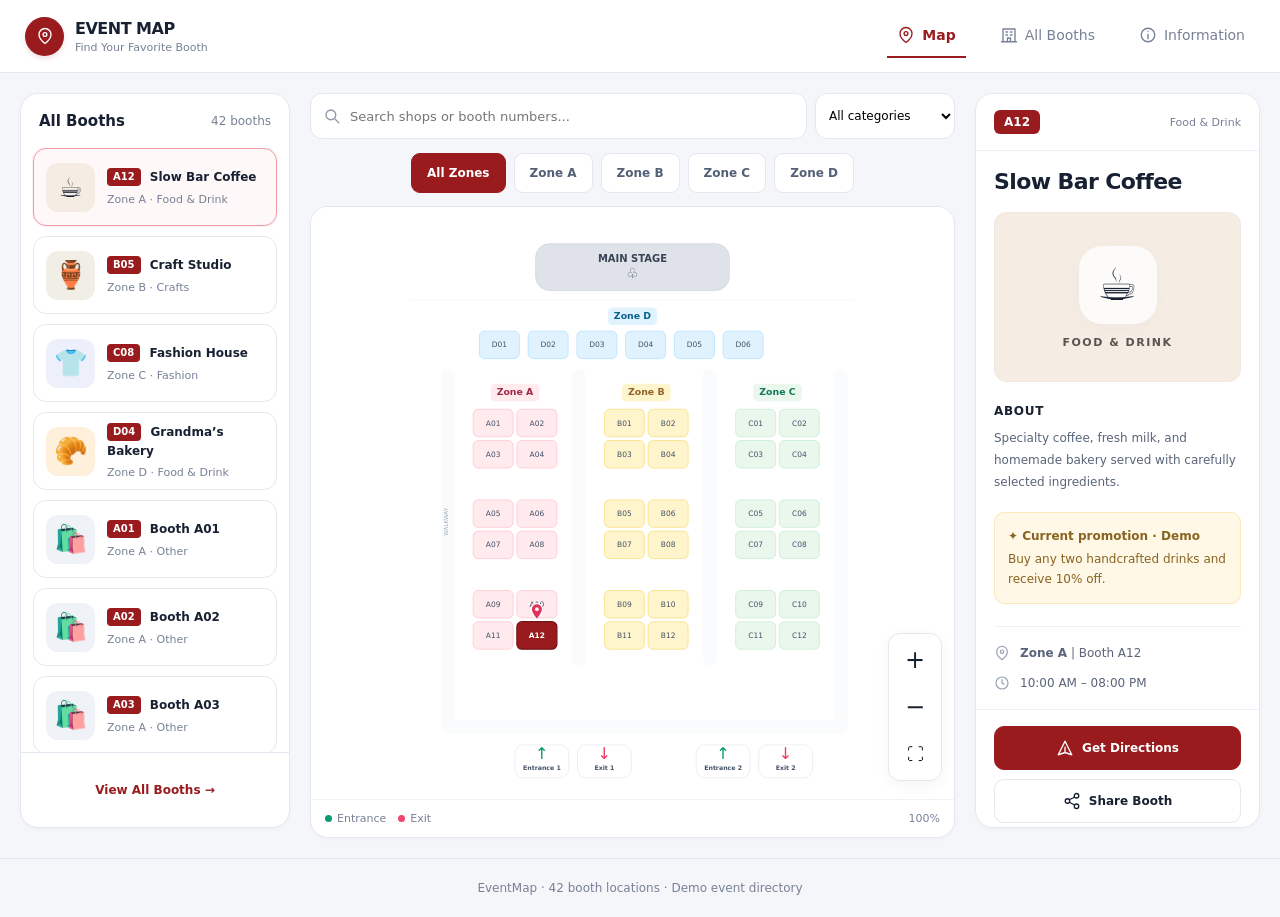
==== index.html @ 31fe7374 "first commit" ====
<!doctype html>
<html lang="en">
  <head>
    <meta charset="UTF-8" />
    <meta name="viewport" content="width=device-width, initial-scale=1" />
    <meta name="theme-color" content="#991b1e" />
    <title>Event Map — Find Your Favorite Booth</title>
    <link rel="stylesheet" href="style.css" />
  </head>

  <body>
    <!-- Reusable icons -->
    <svg width="0" height="0" aria-hidden="true" style="position: absolute">
      <symbol id="i-pin" viewBox="0 0 24 24">
        <path d="M20 10c0 6-8 12-8 12S4 16 4 10a8 8 0 1 1 16 0Z" />
        <circle cx="12" cy="10" r="2.5" />
      </symbol>
      <symbol id="i-search" viewBox="0 0 24 24">
        <circle cx="10.5" cy="10.5" r="6.5" />
        <path d="m16 16 5 5" />
      </symbol>
      <symbol id="i-shop" viewBox="0 0 24 24">
        <path d="M4 21V4h16v17M2 21h20M8 8h2m4 0h2M8 12h2m4 0h2M10 21v-5h4v5" />
      </symbol>
      <symbol id="i-info" viewBox="0 0 24 24">
        <circle cx="12" cy="12" r="9" />
        <path d="M12 11v6m0-10h.01" />
      </symbol>
      <symbol id="i-clock" viewBox="0 0 24 24">
        <circle cx="12" cy="12" r="9" />
        <path d="M12 7v5l3 2" />
      </symbol>
      <symbol id="i-route" viewBox="0 0 24 24">
        <path d="m12 3 9 18-9-3-9 3 9-18Zm0 15v-7" />
      </symbol>
      <symbol id="i-share" viewBox="0 0 24 24">
        <circle cx="18" cy="5" r="3" />
        <circle cx="6" cy="12" r="3" />
        <circle cx="18" cy="19" r="3" />
        <path d="m9 10 6-3m-6 7 6 3" />
      </symbol>
    </svg>

    <header class="header">
      <div class="header-inner">
        <a class="brand" href="./index.html">
          <span class="brand-mark">
            <svg class="icon" aria-hidden="true"><use href="#i-pin" /></svg>
          </span>
          <div>
            <h1>EVENT MAP</h1>
            <p>Find Your Favorite Booth</p>
          </div>
        </a>

        <nav class="navigation" aria-label="Main navigation">
          <button class="nav-button current" id="nav-map" aria-label="Map">
            <svg class="icon" aria-hidden="true"><use href="#i-pin" /></svg>
            <span class="nav-label">Map</span>
          </button>
          <button class="nav-button" id="nav-booths" aria-label="All booths">
            <svg class="icon" aria-hidden="true"><use href="#i-shop" /></svg>
            <span class="nav-label">All Booths</span>
          </button>
          <button class="nav-button" id="nav-info" aria-label="Information">
            <svg class="icon" aria-hidden="true"><use href="#i-info" /></svg>
            <span class="nav-label">Information</span>
          </button>
        </nav>
      </div>
    </header>

    <main class="layout">
      <section
        class="panel directory"
        id="directory"
        aria-labelledby="directory-title"
      >
        <div class="directory-heading">
          <h2 id="directory-title">All Booths</h2>
          <span class="count" id="result-count" aria-live="polite"></span>
        </div>

        <div class="directory-list" id="booth-list"></div>

        <div class="directory-footer">
          <button class="link-button" id="view-all">View All Booths →</button>
        </div>
      </section>

      <section
        class="map-column"
        id="map-section"
        aria-label="Interactive event map"
      >
        <div class="search-toolbar">
          <div class="search-wrap">
            <label class="sr-only" for="search"
              >Search shops or booth numbers</label
            >
            <svg class="icon" aria-hidden="true"><use href="#i-search" /></svg>
            <input
              type="search"
              id="search"
              placeholder="Search shops or booth numbers..."
              autocomplete="off"
            />
          </div>

          <label class="sr-only" for="category">Category</label>
          <select id="category" class="category-select">
            <option value="all">All categories</option>
            <option value="Food & Drink">Food & Drink</option>
            <option value="Crafts">Crafts</option>
            <option value="Fashion">Fashion</option>
            <option value="Plants">Plants</option>
            <option value="Other">Other</option>
          </select>
        </div>

        <div
          class="zone-filters"
          id="zone-filters"
          aria-label="Filter by zone"
        ></div>

        <div class="panel map-shell">
          <div
            class="map-viewport"
            id="viewport"
            tabindex="0"
            aria-label="Floor plan. Drag to pan, pinch or use controls to zoom. Arrow keys pan; plus and minus zoom."
          >
            <svg
              class="floor-svg"
              id="floor-svg"
              xmlns="http://www.w3.org/2000/svg"
              aria-label="Event floor plan"
            >
              <defs>
                <marker
                  id="route-arrow"
                  viewBox="0 0 10 10"
                  refX="8"
                  refY="5"
                  markerWidth="5"
                  markerHeight="5"
                  orient="auto-start-reverse"
                >
                  <path d="M0 0 10 5 0 10Z" fill="#991b1e" />
                </marker>
              </defs>

              <g id="world">
                <rect width="800" height="900" fill="#fff" />

                <rect
                  x="245"
                  y="35"
                  width="310"
                  height="75"
                  rx="22"
                  fill="#dfe3e9"
                  stroke="#cbd1da"
                />
                <text
                  x="400"
                  y="65"
                  text-anchor="middle"
                  font-size="16"
                  font-weight="750"
                  fill="#394457"
                >
                  MAIN STAGE
                </text>
                <text
                  x="400"
                  y="90"
                  text-anchor="middle"
                  font-size="22"
                  fill="#59657a"
                >
                  ♧
                </text>

                <path d="M45 125H755" stroke="#f0f2f6" />

                <!-- Aisles -->
                <g fill="#fafbfc">
                  <rect x="93" y="235" width="22" height="573" rx="11" />
                  <rect x="303" y="235" width="22" height="475" rx="11" />
                  <rect x="513" y="235" width="22" height="475" rx="11" />
                  <rect x="723" y="235" width="22" height="573" rx="11" />
                  <rect x="94" y="797" width="651" height="22" rx="11" />
                </g>

                <text
                  x="104"
                  y="480"
                  text-anchor="middle"
                  font-size="9"
                  fill="#a4acb9"
                  transform="rotate(-90 104 480)"
                >
                  WALKWAY
                </text>

                <g id="zone-labels"></g>
                <g id="booth-layer"></g>

                <path
                  id="route-path"
                  d=""
                  fill="none"
                  stroke="#991b1e"
                  stroke-width="4"
                  stroke-dasharray="7 7"
                  stroke-linecap="round"
                  stroke-linejoin="round"
                  marker-end="url(#route-arrow)"
                  pointer-events="none"
                />

                <g id="selection-pin" pointer-events="none" hidden>
                  <path
                    d="M0 0C-4-6-9-11-9-17a9 9 0 1 1 18 0C9-11 4-6 0 0Z"
                    fill="#df3159"
                    stroke="white"
                    stroke-width="2"
                  />
                  <circle cx="0" cy="-17" r="3" fill="white" />
                </g>

                <g id="gates"></g>
              </g>
            </svg>
          </div>

          <div class="map-controls" aria-label="Map zoom controls">
            <button class="control-button" id="zoom-in" aria-label="Zoom in">
              +
            </button>
            <button class="control-button" id="zoom-out" aria-label="Zoom out">
              −
            </button>
            <button
              class="control-button fit"
              id="fit-map"
              aria-label="Fit entire map"
            >
              ⛶
            </button>
          </div>

          <div class="map-bottom">
            <div class="legend">
              <span><i class="legend-dot"></i>Entrance</span>
              <span><i class="legend-dot exit"></i>Exit</span>
            </div>
            <span id="zoom-label">100%</span>
          </div>
        </div>

        <p class="route-notice" id="route-notice" hidden></p>
      </section>

      <aside
        class="panel desktop-detail"
        id="desktop-detail"
        aria-label="Selected booth details"
      ></aside>
    </main>

    <footer id="footer"></footer>

    <dialog class="detail-dialog" id="detail-dialog" aria-label="Booth details">
      <div class="dialog-heading">
        <span>Booth details</span>
        <button
          class="close-button"
          id="close-detail"
          aria-label="Close booth details"
        >
          ×
        </button>
      </div>
      <div id="mobile-detail"></div>
    </dialog>

    <dialog class="info-dialog" id="info-dialog" aria-labelledby="info-title">
      <h2 id="info-title">Welcome to Event Map</h2>
      <p>
        Search for a shop or booth number, tap a booth to see its details, and
        use the zone and category filters to explore.
      </p>
      <p>
        Drag to move the map. Pinch, scroll, or use the + and − buttons to zoom.
        Keyboard users can focus booths with Tab and open them with Enter.
      </p>
      <p>
        This is a demonstration venue. Store information, promotions, and
        walking routes are illustrative, not live event or emergency guidance.
      </p>
      <form method="dialog">
        <button class="button primary">Got it</button>
      </form>
    </dialog>

    <div class="toast" id="toast" role="status" hidden></div>
    <div class="sr-only" id="announcement" aria-live="polite"></div>
    <script src="script.js"></script>
  </body>
</html>
---- style.css ----
:root {
        --brand: #991b1e;
        --brand-hover: #7e171a;
        --bg: #f5f6fa;
        --surface: #fff;
        --text: #182132;
        --muted: #778196;
        --border: #e3e7ef;
        --shadow: 0 2px 5px #18213206;
      }

      * {
        box-sizing: border-box;
      }

      body {
        margin: 0;
        background: var(--bg);
        color: var(--text);
        font-family:
          Inter,
          ui-sans-serif,
          system-ui,
          -apple-system,
          sans-serif;
        font-size: 14px;
      }

      button,
      input,
      select {
        font: inherit;
      }
      button {
        cursor: pointer;
      }
      button,
      a,
      input,
      select {
        -webkit-tap-highlight-color: transparent;
      }
      button {
        color: inherit;
      }
      a {
        color: inherit;
      }
      h1,
      h2,
      h3,
      p {
        margin: 0;
      }
      [hidden] {
        display: none !important;
      }

      :focus-visible {
        outline: 3px solid #c66568;
        outline-offset: 4px;
      }

      .sr-only {
        position: absolute;
        width: 1px;
        height: 1px;
        padding: 0;
        margin: -1px;
        overflow: hidden;
        clip: rect(0, 0, 0, 0);
        white-space: nowrap;
        border: 0;
      }

      .icon {
        width: 18px;
        height: 18px;
        fill: none;
        stroke: currentColor;
        stroke-width: 1.8;
        stroke-linecap: round;
        stroke-linejoin: round;
        flex-shrink: 0;
      }

      /* Header */

      .header {
        background: white;
        border-bottom: 1px solid var(--border);
      }

      .header-inner {
        max-width: 1600px;
        margin: auto;
        padding: 14px 18px;
        display: flex;
        justify-content: space-between;
        align-items: center;
        gap: 16px;
      }

      .brand {
        display: flex;
        align-items: center;
        gap: 11px;
        text-decoration: none;
      }

      .brand-mark {
        display: grid;
        place-items: center;
        width: 39px;
        height: 39px;
        color: white;
        background: var(--brand);
        border-radius: 50%;
        box-shadow: 0 3px 5px #991b1e20;
      }

      .brand h1 {
        font-size: 16px;
        letter-spacing: -0.5px;
      }

      .brand p {
        margin-top: 3px;
        font-size: 11px;
        color: var(--muted);
      }

      .navigation {
        display: flex;
        gap: 8px;
      }

      .nav-button {
        min-height: 44px;
        padding: 8px 10px;
        display: flex;
        align-items: center;
        gap: 7px;
        border: 0;
        border-bottom: 2px solid transparent;
        background: none;
        color: var(--muted);
      }

      .nav-button.current {
        color: var(--brand);
        border-color: var(--brand);
        font-weight: 700;
      }

      .nav-label {
        display: none;
      }

      /* Mobile-first layout */

      .layout {
        max-width: 1600px;
        margin: auto;
        padding: 14px;
        display: grid;
        grid-template-columns: minmax(0, 1fr);
        gap: 16px;
      }

      .panel {
        background: var(--surface);
        border: 1px solid var(--border);
        border-radius: 18px;
        box-shadow: var(--shadow);
        min-width: 0;
        overflow: hidden;
      }

      .directory {
        order: 2;
      }

      .directory-heading {
        padding: 18px;
        display: flex;
        justify-content: space-between;
        align-items: center;
      }

      .directory-heading h2 {
        font-size: 15px;
      }
      .count {
        font-size: 12px;
        color: var(--muted);
      }

      .directory-list {
        padding: 0 12px 12px;
        display: grid;
        gap: 10px;
        align-content: start;
        max-height: 410px;
        overflow-y: auto;
      }

      .shop-card {
        width: 100%;
        min-height: 78px;
        display: flex;
        align-items: center;
        gap: 12px;
        padding: 12px;
        text-align: left;
        background: white;
        border: 1px solid var(--border);
        border-radius: 13px;
        transition:
          border-color 0.15s,
          background 0.15s;
      }

      .shop-card:hover {
        background: #fafbfc;
      }

      .shop-card.selected {
        border-color: #ef9ca7;
        background: #fff8f9;
        box-shadow: 0 0 0 1px #ef9ca725;
      }

      .shop-logo {
        width: 49px;
        height: 49px;
        flex-shrink: 0;
        display: grid;
        place-items: center;
        border-radius: 12px;
        font-size: 27px;
        background: var(--logo-bg, #f6eee8);
      }

      .shop-text {
        min-width: 0;
      }
      .shop-title {
        font-size: 12px;
        font-weight: 750;
        line-height: 1.6;
      }

      .small-badge {
        display: inline-block;
        padding: 1px 6px;
        margin-right: 5px;
        border-radius: 4px;
        background: var(--brand);
        color: white;
        font-size: 10px;
        vertical-align: 1px;
      }

      .shop-meta {
        margin-top: 5px;
        font-size: 11px;
        color: var(--muted);
      }

      .directory-footer {
        padding: 15px;
        border-top: 1px solid var(--border);
        text-align: center;
      }

      .link-button {
        min-height: 44px;
        border: 0;
        background: none;
        color: var(--brand);
        font-size: 12px;
        font-weight: 700;
      }

      .empty {
        padding: 30px 15px;
        text-align: center;
        color: var(--muted);
        line-height: 1.7;
      }

      /* Search and map */

      .map-column {
        order: 1;
        min-width: 0;
      }

      .search-toolbar {
        display: flex;
        gap: 8px;
        margin-bottom: 12px;
      }

      .search-wrap {
        position: relative;
        flex: 1;
        min-width: 0;
      }

      .search-wrap .icon {
        position: absolute;
        left: 13px;
        top: 14px;
        color: #9099ab;
        pointer-events: none;
      }

      .search-wrap input {
        width: 100%;
        height: 46px;
        padding: 10px 12px 10px 39px;
        border: 1px solid var(--border);
        border-radius: 12px;
        background: white;
        color: var(--text);
        font-size: 13px;
      }

      .search-wrap input:focus {
        outline: none;
        border-color: var(--brand);
        box-shadow: 0 0 0 3px #991b1e10;
      }

      .category-select {
        width: 108px;
        padding: 0 9px;
        border: 1px solid var(--border);
        border-radius: 12px;
        background: white;
        font-size: 12px;
      }

      .zone-filters {
        display: flex;
        gap: 8px;
        overflow-x: auto;
        padding: 2px 0 13px;
        scrollbar-width: none;
      }

      .zone-chip {
        min-height: 40px;
        padding: 8px 15px;
        flex-shrink: 0;
        border: 1px solid var(--border);
        border-radius: 9px;
        background: white;
        color: #536075;
        font-size: 12px;
        font-weight: 650;
      }

      .zone-chip.active {
        background: var(--brand);
        border-color: var(--brand);
        color: white;
      }

      .map-shell {
        position: relative;
      }

      .map-viewport {
        height: 58vh;
        min-height: 390px;
        max-height: 770px;
        overflow: hidden;
        position: relative;
        background: white;
        touch-action: none;
        cursor: grab;
        user-select: none;
        overscroll-behavior: contain;
      }

      .map-viewport.dragging {
        cursor: grabbing;
      }

      .floor-svg {
        display: block;
        width: 100%;
        height: 100%;
      }

      .floor-svg text {
        font-family: inherit;
        pointer-events: none;
      }

      .booth {
        cursor: pointer;
      }
      .booth rect {
        transition:
          fill 0.15s,
          stroke 0.15s,
          opacity 0.15s;
      }
      .booth:hover rect {
        stroke: var(--brand);
        stroke-width: 2;
      }

      .booth.selected rect {
        fill: var(--brand);
        stroke: #741417;
        stroke-width: 2;
      }

      .booth.selected .booth-label {
        fill: white;
        font-weight: 750;
      }
      .booth.match:not(.selected) rect {
        stroke: var(--brand);
        stroke-width: 2.5;
      }
      .booth.muted-booth {
        opacity: 0.2;
      }

      .booth:focus {
        outline: none;
      }
      .booth:focus-visible rect {
        stroke: #182132;
        stroke-width: 3;
      }

      .map-controls {
        position: absolute;
        right: 12px;
        bottom: 56px;
        display: grid;
        padding: 4px;
        gap: 3px;
        border: 1px solid var(--border);
        border-radius: 12px;
        background: #fffffff5;
        box-shadow: 0 4px 15px #1821320b;
      }

      .control-button {
        width: 44px;
        height: 44px;
        display: grid;
        place-items: center;
        border: 0;
        border-radius: 8px;
        background: white;
        font-size: 24px;
      }

      .control-button:hover {
        background: #f1f3f7;
      }
      .control-button.fit {
        font-size: 17px;
      }

      .map-bottom {
        padding: 12px 14px;
        display: flex;
        justify-content: space-between;
        gap: 10px;
        color: var(--muted);
        font-size: 11px;
        border-top: 1px solid #f1f3f7;
      }

      .legend {
        display: flex;
        gap: 12px;
        align-items: center;
      }
      .legend span {
        display: flex;
        gap: 5px;
        align-items: center;
      }

      .legend-dot {
        width: 7px;
        height: 7px;
        border-radius: 50%;
        background: #0b9c71;
      }

      .legend-dot.exit {
        background: #ef476f;
      }

      .route-notice {
        margin-top: 10px;
        padding: 12px 14px;
        border-radius: 12px;
        background: #fff1e5;
        color: #854c20;
        font-size: 12px;
        line-height: 1.6;
      }

      /* Detail card */

      .desktop-detail {
        display: none;
      }

      .detail-top {
        display: flex;
        justify-content: space-between;
        align-items: center;
        padding: 16px 18px;
        border-bottom: 1px solid #eff1f6;
      }

      .detail-badge {
        background: var(--brand);
        color: white;
        border-radius: 6px;
        padding: 5px 10px;
        font-size: 12px;
        font-weight: 750;
      }

      .detail-category {
        color: var(--muted);
        font-size: 11px;
      }
      .detail-body {
        padding: 18px;
      }
      .detail-body h2 {
        font-size: 22px;
        letter-spacing: -0.6px;
      }

      .detail-hero {
        height: 170px;
        margin-top: 18px;
        display: flex;
        align-items: center;
        justify-content: center;
        flex-direction: column;
        gap: 12px;
        border: 1px solid #00000005;
        border-radius: 13px;
        background: var(--hero-bg, #f6eee8);
      }

      .hero-logo {
        width: 78px;
        height: 78px;
        display: grid;
        place-items: center;
        font-size: 45px;
        background: #ffffffc9;
        border-radius: 23px;
        box-shadow: 0 5px 20px #00000006;
      }

      .hero-caption {
        color: #595451;
        font-size: 11px;
        font-weight: 600;
        letter-spacing: 1.5px;
        text-transform: uppercase;
      }

      .detail-section {
        margin-top: 22px;
      }

      .detail-section h3 {
        margin-bottom: 9px;
        font-size: 12px;
        text-transform: uppercase;
        letter-spacing: 0.7px;
      }

      .description {
        color: #59657a;
        font-size: 12px;
        line-height: 1.85;
      }

      .promotion {
        margin-top: 18px;
        padding: 13px;
        background: #fff8e7;
        border: 1px solid #fae8b8;
        border-radius: 10px;
        color: #886320;
        font-size: 12px;
        line-height: 1.7;
      }

      .promotion strong {
        display: block;
        margin-bottom: 3px;
      }

      .detail-facts {
        display: grid;
        gap: 14px;
        margin-top: 22px;
        padding-top: 18px;
        border-top: 1px solid #eff1f6;
        font-size: 12px;
        color: #59657a;
      }

      .fact {
        display: flex;
        align-items: center;
        gap: 10px;
      }
      .fact .icon {
        color: #98a2b4;
        width: 16px;
        height: 16px;
      }

      .detail-actions {
        padding: 16px 18px;
        display: grid;
        gap: 9px;
        border-top: 1px solid #eff1f6;
      }

      .button {
        width: 100%;
        min-height: 44px;
        display: flex;
        align-items: center;
        justify-content: center;
        gap: 8px;
        padding: 10px 14px;
        border: 1px solid var(--border);
        border-radius: 10px;
        background: white;
        font-size: 12px;
        font-weight: 650;
      }

      .button.primary {
        background: var(--brand);
        border-color: var(--brand);
        color: white;
      }

      .button.primary:hover {
        background: var(--brand-hover);
      }

      /* Dialogs */

      .detail-dialog {
        width: min(480px, 100%);
        max-height: 90dvh;
        margin: auto auto 0;
        padding: 0;
        border: 0;
        border-radius: 22px 22px 0 0;
        overflow-y: auto;
        color: var(--text);
        overscroll-behavior: contain;
      }

      dialog::backdrop {
        background: #17203470;
      }

      .dialog-heading {
        position: sticky;
        top: 0;
        z-index: 2;
        display: flex;
        align-items: center;
        justify-content: space-between;
        padding: 8px 15px;
        background: white;
        border-bottom: 1px solid var(--border);
        font-size: 12px;
        font-weight: 700;
      }

      .close-button {
        width: 44px;
        height: 44px;
        border: 0;
        border-radius: 50%;
        background: #f5f6fa;
        font-size: 23px;
      }

      .info-dialog {
        width: min(450px, calc(100% - 32px));
        padding: 25px;
        border: 0;
        border-radius: 18px;
        color: var(--text);
      }

      .info-dialog h2 {
        margin-bottom: 12px;
        font-size: 21px;
      }

      .info-dialog p {
        margin-bottom: 18px;
        color: #59657a;
        font-size: 13px;
        line-height: 1.8;
      }

      .toast {
        position: fixed;
        bottom: 22px;
        left: 50%;
        transform: translateX(-50%);
        z-index: 50;
        max-width: calc(100% - 32px);
        padding: 12px 18px;
        border-radius: 12px;
        background: #182132;
        color: white;
        font-size: 12px;
        text-align: center;
        box-shadow: 0 5px 20px #0002;
      }

      footer {
        padding: 22px 16px;
        border-top: 1px solid var(--border);
        text-align: center;
        color: var(--muted);
        font-size: 12px;
      }

      @media (min-width: 640px) {
        .nav-label {
          display: inline;
        }
        .header-inner {
          padding: 14px 25px;
        }
        .layout {
          padding: 20px;
        }
        .zone-filters {
          justify-content: center;
        }
        .category-select {
          width: 140px;
        }

        .detail-dialog {
          margin: auto;
          border-radius: 20px;
        }
      }

      @media (min-width: 1100px) {
        .layout {
          grid-template-columns: 270px minmax(0, 1fr) 285px;
          align-items: start;
          gap: 20px;
        }

        .directory {
          order: 0;
          display: flex;
          flex-direction: column;
          height: calc(100vh - 165px);
          min-height: 650px;
        }

        .directory-list {
          flex: 1;
          max-height: none;
        }

        .map-column {
          order: 0;
        }

        .map-viewport {
          height: calc(100vh - 308px);
          min-height: 530px;
        }

        .desktop-detail {
          display: block;
          max-height: calc(100vh - 165px);
          min-height: 650px;
          overflow-y: auto;
        }

        .navigation {
          gap: 24px;
        }
      }

      @media (min-width: 1400px) {
        .layout {
          grid-template-columns: 295px minmax(0, 1fr) 310px;
        }
      }

      @media (prefers-reduced-motion: reduce) {
        *,
        *::before,
        *::after {
          transition: none !important;
          animation: none !important;
          scroll-behavior: auto !important;
        }
      }
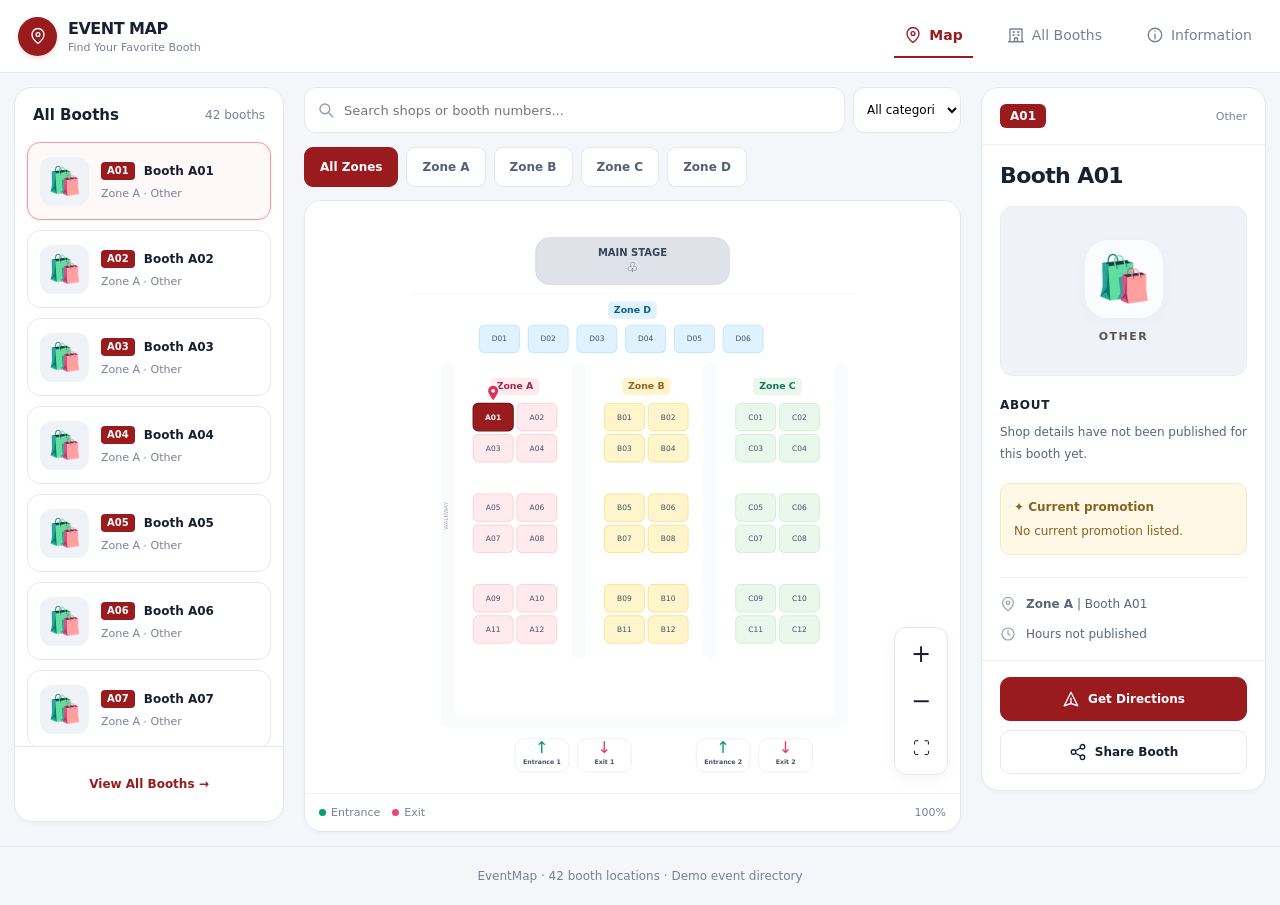
==== commit 19c66a08: "feat: add api google sheet and refactor" ====
--- a/index.html
+++ b/index.html
@@ -54,16 +54,24 @@
         </a>
 
         <nav class="navigation" aria-label="Main navigation">
-          <button class="nav-button current" id="nav-map" aria-label="Map">
-            <svg class="icon" aria-hidden="true"><use href="#i-pin" /></svg>
+          <a class="nav-button" id="nav-map" href="./index.html">
+            <svg class="icon" aria-hidden="true">
+              <use href="#i-pin"></use>
+            </svg>
             <span class="nav-label">Map</span>
-          </button>
-          <button class="nav-button" id="nav-booths" aria-label="All booths">
-            <svg class="icon" aria-hidden="true"><use href="#i-shop" /></svg>
+          </a>
+
+          <a class="nav-button" id="nav-booths" href="./booths.html">
+            <svg class="icon" aria-hidden="true">
+              <use href="#i-shop"></use>
+            </svg>
             <span class="nav-label">All Booths</span>
-          </button>
-          <button class="nav-button" id="nav-info" aria-label="Information">
-            <svg class="icon" aria-hidden="true"><use href="#i-info" /></svg>
+          </a>
+
+          <button class="nav-button" id="nav-info" type="button">
+            <svg class="icon" aria-hidden="true">
+              <use href="#i-info"></use>
+            </svg>
             <span class="nav-label">Information</span>
           </button>
         </nav>
@@ -186,6 +194,7 @@
                 <path d="M45 125H755" stroke="#f0f2f6" />
 
                 <!-- Aisles -->
+
                 <g fill="#fafbfc">
                   <rect x="93" y="235" width="22" height="573" rx="11" />
                   <rect x="303" y="235" width="22" height="475" rx="11" />
--- a/style.css
+++ b/style.css
@@ -1,836 +1,1028 @@
-
-      :root {
-        --brand: #991b1e;
-        --brand-hover: #7e171a;
-        --bg: #f5f6fa;
-        --surface: #fff;
-        --text: #182132;
-        --muted: #778196;
-        --border: #e3e7ef;
-        --shadow: 0 2px 5px #18213206;
-      }
-
-      * {
-        box-sizing: border-box;
-      }
-
-      body {
-        margin: 0;
-        background: var(--bg);
-        color: var(--text);
-        font-family:
-          Inter,
-          ui-sans-serif,
-          system-ui,
-          -apple-system,
-          sans-serif;
-        font-size: 14px;
-      }
-
-      button,
-      input,
-      select {
-        font: inherit;
-      }
-      button {
-        cursor: pointer;
-      }
-      button,
-      a,
-      input,
-      select {
-        -webkit-tap-highlight-color: transparent;
-      }
-      button {
-        color: inherit;
-      }
-      a {
-        color: inherit;
-      }
-      h1,
-      h2,
-      h3,
-      p {
-        margin: 0;
-      }
-      [hidden] {
-        display: none !important;
-      }
-
-      :focus-visible {
-        outline: 3px solid #c66568;
-        outline-offset: 4px;
-      }
-
-      .sr-only {
-        position: absolute;
-        width: 1px;
-        height: 1px;
-        padding: 0;
-        margin: -1px;
-        overflow: hidden;
-        clip: rect(0, 0, 0, 0);
-        white-space: nowrap;
-        border: 0;
-      }
-
-      .icon {
-        width: 18px;
-        height: 18px;
-        fill: none;
-        stroke: currentColor;
-        stroke-width: 1.8;
-        stroke-linecap: round;
-        stroke-linejoin: round;
-        flex-shrink: 0;
-      }
-
-      /* Header */
-
-      .header {
-        background: white;
-        border-bottom: 1px solid var(--border);
-      }
-
-      .header-inner {
-        max-width: 1600px;
-        margin: auto;
-        padding: 14px 18px;
-        display: flex;
-        justify-content: space-between;
-        align-items: center;
-        gap: 16px;
-      }
-
-      .brand {
-        display: flex;
-        align-items: center;
-        gap: 11px;
-        text-decoration: none;
-      }
-
-      .brand-mark {
-        display: grid;
-        place-items: center;
-        width: 39px;
-        height: 39px;
-        color: white;
-        background: var(--brand);
-        border-radius: 50%;
-        box-shadow: 0 3px 5px #991b1e20;
-      }
-
-      .brand h1 {
-        font-size: 16px;
-        letter-spacing: -0.5px;
-      }
-
-      .brand p {
-        margin-top: 3px;
-        font-size: 11px;
-        color: var(--muted);
-      }
-
-      .navigation {
-        display: flex;
-        gap: 8px;
-      }
-
-      .nav-button {
-        min-height: 44px;
-        padding: 8px 10px;
-        display: flex;
-        align-items: center;
-        gap: 7px;
-        border: 0;
-        border-bottom: 2px solid transparent;
-        background: none;
-        color: var(--muted);
-      }
-
-      .nav-button.current {
-        color: var(--brand);
-        border-color: var(--brand);
-        font-weight: 700;
-      }
-
-      .nav-label {
-        display: none;
-      }
-
-      /* Mobile-first layout */
-
-      .layout {
-        max-width: 1600px;
-        margin: auto;
-        padding: 14px;
-        display: grid;
-        grid-template-columns: minmax(0, 1fr);
-        gap: 16px;
-      }
-
-      .panel {
-        background: var(--surface);
-        border: 1px solid var(--border);
-        border-radius: 18px;
-        box-shadow: var(--shadow);
-        min-width: 0;
-        overflow: hidden;
-      }
-
-      .directory {
-        order: 2;
-      }
-
-      .directory-heading {
-        padding: 18px;
-        display: flex;
-        justify-content: space-between;
-        align-items: center;
-      }
-
-      .directory-heading h2 {
-        font-size: 15px;
-      }
-      .count {
-        font-size: 12px;
-        color: var(--muted);
-      }
-
-      .directory-list {
-        padding: 0 12px 12px;
-        display: grid;
-        gap: 10px;
-        align-content: start;
-        max-height: 410px;
-        overflow-y: auto;
-      }
-
-      .shop-card {
-        width: 100%;
-        min-height: 78px;
-        display: flex;
-        align-items: center;
-        gap: 12px;
-        padding: 12px;
-        text-align: left;
-        background: white;
-        border: 1px solid var(--border);
-        border-radius: 13px;
-        transition:
-          border-color 0.15s,
-          background 0.15s;
-      }
-
-      .shop-card:hover {
-        background: #fafbfc;
-      }
-
-      .shop-card.selected {
-        border-color: #ef9ca7;
-        background: #fff8f9;
-        box-shadow: 0 0 0 1px #ef9ca725;
-      }
-
-      .shop-logo {
-        width: 49px;
-        height: 49px;
-        flex-shrink: 0;
-        display: grid;
-        place-items: center;
-        border-radius: 12px;
-        font-size: 27px;
-        background: var(--logo-bg, #f6eee8);
-      }
-
-      .shop-text {
-        min-width: 0;
-      }
-      .shop-title {
-        font-size: 12px;
-        font-weight: 750;
-        line-height: 1.6;
-      }
-
-      .small-badge {
-        display: inline-block;
-        padding: 1px 6px;
-        margin-right: 5px;
-        border-radius: 4px;
-        background: var(--brand);
-        color: white;
-        font-size: 10px;
-        vertical-align: 1px;
-      }
-
-      .shop-meta {
-        margin-top: 5px;
-        font-size: 11px;
-        color: var(--muted);
-      }
-
-      .directory-footer {
-        padding: 15px;
-        border-top: 1px solid var(--border);
-        text-align: center;
-      }
-
-      .link-button {
-        min-height: 44px;
-        border: 0;
-        background: none;
-        color: var(--brand);
-        font-size: 12px;
-        font-weight: 700;
-      }
-
-      .empty {
-        padding: 30px 15px;
-        text-align: center;
-        color: var(--muted);
-        line-height: 1.7;
-      }
-
-      /* Search and map */
-
-      .map-column {
-        order: 1;
-        min-width: 0;
-      }
-
-      .search-toolbar {
-        display: flex;
-        gap: 8px;
-        margin-bottom: 12px;
-      }
-
-      .search-wrap {
-        position: relative;
-        flex: 1;
-        min-width: 0;
-      }
-
-      .search-wrap .icon {
-        position: absolute;
-        left: 13px;
-        top: 14px;
-        color: #9099ab;
-        pointer-events: none;
-      }
-
-      .search-wrap input {
-        width: 100%;
-        height: 46px;
-        padding: 10px 12px 10px 39px;
-        border: 1px solid var(--border);
-        border-radius: 12px;
-        background: white;
-        color: var(--text);
-        font-size: 13px;
-      }
-
-      .search-wrap input:focus {
-        outline: none;
-        border-color: var(--brand);
-        box-shadow: 0 0 0 3px #991b1e10;
-      }
-
-      .category-select {
-        width: 108px;
-        padding: 0 9px;
-        border: 1px solid var(--border);
-        border-radius: 12px;
-        background: white;
-        font-size: 12px;
-      }
-
-      .zone-filters {
-        display: flex;
-        gap: 8px;
-        overflow-x: auto;
-        padding: 2px 0 13px;
-        scrollbar-width: none;
-      }
-
-      .zone-chip {
-        min-height: 40px;
-        padding: 8px 15px;
-        flex-shrink: 0;
-        border: 1px solid var(--border);
-        border-radius: 9px;
-        background: white;
-        color: #536075;
-        font-size: 12px;
-        font-weight: 650;
-      }
-
-      .zone-chip.active {
-        background: var(--brand);
-        border-color: var(--brand);
-        color: white;
-      }
-
-      .map-shell {
-        position: relative;
-      }
-
-      .map-viewport {
-        height: 58vh;
-        min-height: 390px;
-        max-height: 770px;
-        overflow: hidden;
-        position: relative;
-        background: white;
-        touch-action: none;
-        cursor: grab;
-        user-select: none;
-        overscroll-behavior: contain;
-      }
-
-      .map-viewport.dragging {
-        cursor: grabbing;
-      }
-
-      .floor-svg {
-        display: block;
-        width: 100%;
-        height: 100%;
-      }
-
-      .floor-svg text {
-        font-family: inherit;
-        pointer-events: none;
-      }
-
-      .booth {
-        cursor: pointer;
-      }
-      .booth rect {
-        transition:
-          fill 0.15s,
-          stroke 0.15s,
-          opacity 0.15s;
-      }
-      .booth:hover rect {
-        stroke: var(--brand);
-        stroke-width: 2;
-      }
-
-      .booth.selected rect {
-        fill: var(--brand);
-        stroke: #741417;
-        stroke-width: 2;
-      }
-
-      .booth.selected .booth-label {
-        fill: white;
-        font-weight: 750;
-      }
-      .booth.match:not(.selected) rect {
-        stroke: var(--brand);
-        stroke-width: 2.5;
-      }
-      .booth.muted-booth {
-        opacity: 0.2;
-      }
-
-      .booth:focus {
-        outline: none;
-      }
-      .booth:focus-visible rect {
-        stroke: #182132;
-        stroke-width: 3;
-      }
-
-      .map-controls {
-        position: absolute;
-        right: 12px;
-        bottom: 56px;
-        display: grid;
-        padding: 4px;
-        gap: 3px;
-        border: 1px solid var(--border);
-        border-radius: 12px;
-        background: #fffffff5;
-        box-shadow: 0 4px 15px #1821320b;
-      }
-
-      .control-button {
-        width: 44px;
-        height: 44px;
-        display: grid;
-        place-items: center;
-        border: 0;
-        border-radius: 8px;
-        background: white;
-        font-size: 24px;
-      }
-
-      .control-button:hover {
-        background: #f1f3f7;
-      }
-      .control-button.fit {
-        font-size: 17px;
-      }
-
-      .map-bottom {
-        padding: 12px 14px;
-        display: flex;
-        justify-content: space-between;
-        gap: 10px;
-        color: var(--muted);
-        font-size: 11px;
-        border-top: 1px solid #f1f3f7;
-      }
-
-      .legend {
-        display: flex;
-        gap: 12px;
-        align-items: center;
-      }
-      .legend span {
-        display: flex;
-        gap: 5px;
-        align-items: center;
-      }
-
-      .legend-dot {
-        width: 7px;
-        height: 7px;
-        border-radius: 50%;
-        background: #0b9c71;
-      }
-
-      .legend-dot.exit {
-        background: #ef476f;
-      }
-
-      .route-notice {
-        margin-top: 10px;
-        padding: 12px 14px;
-        border-radius: 12px;
-        background: #fff1e5;
-        color: #854c20;
-        font-size: 12px;
-        line-height: 1.6;
-      }
-
-      /* Detail card */
-
-      .desktop-detail {
-        display: none;
-      }
-
-      .detail-top {
-        display: flex;
-        justify-content: space-between;
-        align-items: center;
-        padding: 16px 18px;
-        border-bottom: 1px solid #eff1f6;
-      }
-
-      .detail-badge {
-        background: var(--brand);
-        color: white;
-        border-radius: 6px;
-        padding: 5px 10px;
-        font-size: 12px;
-        font-weight: 750;
-      }
-
-      .detail-category {
-        color: var(--muted);
-        font-size: 11px;
-      }
-      .detail-body {
-        padding: 18px;
-      }
-      .detail-body h2 {
-        font-size: 22px;
-        letter-spacing: -0.6px;
-      }
-
-      .detail-hero {
-        height: 170px;
-        margin-top: 18px;
-        display: flex;
-        align-items: center;
-        justify-content: center;
-        flex-direction: column;
-        gap: 12px;
-        border: 1px solid #00000005;
-        border-radius: 13px;
-        background: var(--hero-bg, #f6eee8);
-      }
-
-      .hero-logo {
-        width: 78px;
-        height: 78px;
-        display: grid;
-        place-items: center;
-        font-size: 45px;
-        background: #ffffffc9;
-        border-radius: 23px;
-        box-shadow: 0 5px 20px #00000006;
-      }
-
-      .hero-caption {
-        color: #595451;
-        font-size: 11px;
-        font-weight: 600;
-        letter-spacing: 1.5px;
-        text-transform: uppercase;
-      }
-
-      .detail-section {
-        margin-top: 22px;
-      }
-
-      .detail-section h3 {
-        margin-bottom: 9px;
-        font-size: 12px;
-        text-transform: uppercase;
-        letter-spacing: 0.7px;
-      }
-
-      .description {
-        color: #59657a;
-        font-size: 12px;
-        line-height: 1.85;
-      }
-
-      .promotion {
-        margin-top: 18px;
-        padding: 13px;
-        background: #fff8e7;
-        border: 1px solid #fae8b8;
-        border-radius: 10px;
-        color: #886320;
-        font-size: 12px;
-        line-height: 1.7;
-      }
-
-      .promotion strong {
-        display: block;
-        margin-bottom: 3px;
-      }
-
-      .detail-facts {
-        display: grid;
-        gap: 14px;
-        margin-top: 22px;
-        padding-top: 18px;
-        border-top: 1px solid #eff1f6;
-        font-size: 12px;
-        color: #59657a;
-      }
-
-      .fact {
-        display: flex;
-        align-items: center;
-        gap: 10px;
-      }
-      .fact .icon {
-        color: #98a2b4;
-        width: 16px;
-        height: 16px;
-      }
-
-      .detail-actions {
-        padding: 16px 18px;
-        display: grid;
-        gap: 9px;
-        border-top: 1px solid #eff1f6;
-      }
-
-      .button {
-        width: 100%;
-        min-height: 44px;
-        display: flex;
-        align-items: center;
-        justify-content: center;
-        gap: 8px;
-        padding: 10px 14px;
-        border: 1px solid var(--border);
-        border-radius: 10px;
-        background: white;
-        font-size: 12px;
-        font-weight: 650;
-      }
-
-      .button.primary {
-        background: var(--brand);
-        border-color: var(--brand);
-        color: white;
-      }
-
-      .button.primary:hover {
-        background: var(--brand-hover);
-      }
-
-      /* Dialogs */
-
-      .detail-dialog {
-        width: min(480px, 100%);
-        max-height: 90dvh;
-        margin: auto auto 0;
-        padding: 0;
-        border: 0;
-        border-radius: 22px 22px 0 0;
-        overflow-y: auto;
-        color: var(--text);
-        overscroll-behavior: contain;
-      }
-
-      dialog::backdrop {
-        background: #17203470;
-      }
-
-      .dialog-heading {
-        position: sticky;
-        top: 0;
-        z-index: 2;
-        display: flex;
-        align-items: center;
-        justify-content: space-between;
-        padding: 8px 15px;
-        background: white;
-        border-bottom: 1px solid var(--border);
-        font-size: 12px;
-        font-weight: 700;
-      }
-
-      .close-button {
-        width: 44px;
-        height: 44px;
-        border: 0;
-        border-radius: 50%;
-        background: #f5f6fa;
-        font-size: 23px;
-      }
-
-      .info-dialog {
-        width: min(450px, calc(100% - 32px));
-        padding: 25px;
-        border: 0;
-        border-radius: 18px;
-        color: var(--text);
-      }
-
-      .info-dialog h2 {
-        margin-bottom: 12px;
-        font-size: 21px;
-      }
-
-      .info-dialog p {
-        margin-bottom: 18px;
-        color: #59657a;
-        font-size: 13px;
-        line-height: 1.8;
-      }
-
-      .toast {
-        position: fixed;
-        bottom: 22px;
-        left: 50%;
-        transform: translateX(-50%);
-        z-index: 50;
-        max-width: calc(100% - 32px);
-        padding: 12px 18px;
-        border-radius: 12px;
-        background: #182132;
-        color: white;
-        font-size: 12px;
-        text-align: center;
-        box-shadow: 0 5px 20px #0002;
-      }
-
-      footer {
-        padding: 22px 16px;
-        border-top: 1px solid var(--border);
-        text-align: center;
-        color: var(--muted);
-        font-size: 12px;
-      }
-
-      @media (min-width: 640px) {
-        .nav-label {
-          display: inline;
-        }
-        .header-inner {
-          padding: 14px 25px;
-        }
-        .layout {
-          padding: 20px;
-        }
-        .zone-filters {
-          justify-content: center;
-        }
-        .category-select {
-          width: 140px;
-        }
-
-        .detail-dialog {
-          margin: auto;
-          border-radius: 20px;
-        }
-      }
-
-      @media (min-width: 1100px) {
-        .layout {
-          grid-template-columns: 270px minmax(0, 1fr) 285px;
-          align-items: start;
-          gap: 20px;
-        }
-
-        .directory {
-          order: 0;
-          display: flex;
-          flex-direction: column;
-          height: calc(100vh - 165px);
-          min-height: 650px;
-        }
-
-        .directory-list {
-          flex: 1;
-          max-height: none;
-        }
-
-        .map-column {
-          order: 0;
-        }
-
-        .map-viewport {
-          height: calc(100vh - 308px);
-          min-height: 530px;
-        }
-
-        .desktop-detail {
-          display: block;
-          max-height: calc(100vh - 165px);
-          min-height: 650px;
-          overflow-y: auto;
-        }
-
-        .navigation {
-          gap: 24px;
-        }
-      }
-
-      @media (min-width: 1400px) {
-        .layout {
-          grid-template-columns: 295px minmax(0, 1fr) 310px;
-        }
-      }
-
-      @media (prefers-reduced-motion: reduce) {
-        *,
-        *::before,
-        *::after {
-          transition: none !important;
-          animation: none !important;
-          scroll-behavior: auto !important;
-        }
-      }
-
- +:root {
+  --brand: #991b1e;
+  --brand-hover: #7e171a;
+  --bg: #f5f6fa;
+  --surface: #fff;
+  --text: #182132;
+  --muted: #778196;
+  --border: #e3e7ef;
+  --shadow: 0 2px 5px #18213206;
+}
+
+* {
+  box-sizing: border-box;
+}
+
+body {
+  margin: 0;
+  background: var(--bg);
+  color: var(--text);
+  font-family:
+  Inter,
+  ui-sans-serif,
+  system-ui,
+  -apple-system,
+  sans-serif;
+  font-size: 14px;
+}
+
+button,
+input,
+select {
+  font: inherit;
+}
+button {
+  cursor: pointer;
+}
+button,
+a,
+input,
+select {
+  -webkit-tap-highlight-color: transparent;
+}
+button {
+  color: inherit;
+}
+a {
+  color: inherit;
+}
+h1,
+h2,
+h3,
+p {
+  margin: 0;
+}
+[hidden] {
+  display: none !important;
+}
+
+:focus-visible {
+  outline: 3px solid #c66568;
+  outline-offset: 4px;
+}
+
+.sr-only {
+  position: absolute;
+  width: 1px;
+  height: 1px;
+  padding: 0;
+  margin: -1px;
+  overflow: hidden;
+  clip: rect(0, 0, 0, 0);
+  white-space: nowrap;
+  border: 0;
+}
+
+.icon {
+  width: 18px;
+  height: 18px;
+  fill: none;
+  stroke: currentColor;
+  stroke-width: 1.8;
+  stroke-linecap: round;
+  stroke-linejoin: round;
+  flex-shrink: 0;
+}
+
+/* Header */
+
+.header {
+  background: white;
+  border-bottom: 1px solid var(--border);
+}
+
+.header-inner {
+  max-width: 1600px;
+  margin: auto;
+  padding: 14px 18px;
+  display: flex;
+  justify-content: space-between;
+  align-items: center;
+  gap: 16px;
+}
+
+.brand {
+  display: flex;
+  align-items: center;
+  gap: 11px;
+  text-decoration: none;
+}
+
+.brand-mark {
+  display: grid;
+  place-items: center;
+  width: 39px;
+  height: 39px;
+  color: white;
+  background: var(--brand);
+  border-radius: 50%;
+  box-shadow: 0 3px 5px #991b1e20;
+}
+
+.brand h1 {
+  font-size: 16px;
+  letter-spacing: -0.5px;
+}
+
+.brand p {
+  margin-top: 3px;
+  font-size: 11px;
+  color: var(--muted);
+}
+
+.navigation {
+  display: flex;
+  gap: 8px;
+}
+
+.nav-button {
+  min-height: 44px;
+  padding: 8px 10px;
+  display: flex;
+  align-items: center;
+  gap: 7px;
+  border: 0;
+  border-bottom: 2px solid transparent;
+  background: none;
+  color: var(--muted);
+}
+
+.nav-button.current {
+  color: var(--brand);
+  border-color: var(--brand);
+  font-weight: 700;
+}
+
+/* Mobile-first layout */
+
+.layout {
+  max-width: 1600px;
+  margin: auto;
+  padding: 14px;
+  display: grid;
+  grid-template-columns: minmax(0, 1fr);
+  gap: 16px;
+}
+
+.panel {
+  background: var(--surface);
+  border: 1px solid var(--border);
+  border-radius: 18px;
+  box-shadow: var(--shadow);
+  min-width: 0;
+  overflow: hidden;
+}
+
+.directory {
+  order: 2;
+}
+
+.directory-heading {
+  padding: 18px;
+  display: flex;
+  justify-content: space-between;
+  align-items: center;
+}
+
+.directory-heading h2 {
+  font-size: 15px;
+}
+.count {
+  font-size: 12px;
+  color: var(--muted);
+}
+
+.directory-list {
+  padding: 0 12px 12px;
+  display: grid;
+  gap: 10px;
+  align-content: start;
+  max-height: 410px;
+  overflow-y: auto;
+}
+
+.shop-card {
+  width: 100%;
+  min-height: 78px;
+  display: flex;
+  align-items: center;
+  gap: 12px;
+  padding: 12px;
+  text-align: left;
+  background: white;
+  border: 1px solid var(--border);
+  border-radius: 13px;
+  transition:
+  border-color 0.15s,
+  background 0.15s;
+}
+
+.shop-card:hover {
+  background: #fafbfc;
+}
+
+.shop-card.selected {
+  border-color: #ef9ca7;
+  background: #fff8f9;
+  box-shadow: 0 0 0 1px #ef9ca725;
+}
+
+.shop-logo {
+  width: 49px;
+  height: 49px;
+  flex-shrink: 0;
+  display: grid;
+  place-items: center;
+  border-radius: 12px;
+  font-size: 27px;
+  background: var(--logo-bg, #f6eee8);
+}
+
+.shop-text {
+  min-width: 0;
+}
+.shop-title {
+  font-size: 12px;
+  font-weight: 750;
+  line-height: 1.6;
+}
+
+.small-badge {
+  display: inline-block;
+  padding: 1px 6px;
+  margin-right: 5px;
+  border-radius: 4px;
+  background: var(--brand);
+  color: white;
+  font-size: 10px;
+  vertical-align: 1px;
+}
+
+.shop-meta {
+  margin-top: 5px;
+  font-size: 11px;
+  color: var(--muted);
+}
+
+.directory-footer {
+  padding: 15px;
+  border-top: 1px solid var(--border);
+  text-align: center;
+}
+
+.link-button {
+  min-height: 44px;
+  border: 0;
+  background: none;
+  color: var(--brand);
+  font-size: 12px;
+  font-weight: 700;
+}
+
+.empty {
+  padding: 30px 15px;
+  text-align: center;
+  color: var(--muted);
+  line-height: 1.7;
+}
+
+/* Search and map */
+
+.map-column {
+  order: 1;
+  min-width: 0;
+}
+
+.search-toolbar {
+  display: flex;
+  gap: 8px;
+  margin-bottom: 12px;
+}
+
+.search-wrap {
+  position: relative;
+  flex: 1;
+  min-width: 0;
+}
+
+.search-wrap .icon {
+  position: absolute;
+  left: 13px;
+  top: 14px;
+  color: #9099ab;
+  pointer-events: none;
+}
+
+.search-wrap input {
+  width: 100%;
+  height: 46px;
+  padding: 10px 12px 10px 39px;
+  border: 1px solid var(--border);
+  border-radius: 12px;
+  background: white;
+  color: var(--text);
+  font-size: 13px;
+}
+
+.search-wrap input:focus {
+  outline: none;
+  border-color: var(--brand);
+  box-shadow: 0 0 0 3px #991b1e10;
+}
+
+.category-select {
+  width: 108px;
+  padding: 0 9px;
+  border: 1px solid var(--border);
+  border-radius: 12px;
+  background: white;
+  font-size: 12px;
+}
+
+.zone-filters {
+  display: flex;
+  gap: 8px;
+  overflow-x: auto;
+  padding: 2px 0 13px;
+  scrollbar-width: none;
+}
+
+.zone-chip {
+  min-height: 40px;
+  padding: 8px 15px;
+  flex-shrink: 0;
+  border: 1px solid var(--border);
+  border-radius: 9px;
+  background: white;
+  color: #536075;
+  font-size: 12px;
+  font-weight: 650;
+}
+
+.zone-chip.active {
+  background: var(--brand);
+  border-color: var(--brand);
+  color: white;
+}
+
+.map-shell {
+  position: relative;
+}
+
+.map-viewport {
+  height: 58vh;
+  min-height: 390px;
+  max-height: 770px;
+  overflow: hidden;
+  position: relative;
+  background: white;
+  touch-action: none;
+  cursor: grab;
+  user-select: none;
+  overscroll-behavior: contain;
+}
+
+.map-viewport.dragging {
+  cursor: grabbing;
+}
+
+.floor-svg {
+  display: block;
+  width: 100%;
+  height: 100%;
+}
+
+.floor-svg text {
+  font-family: inherit;
+  pointer-events: none;
+}
+
+.booth {
+  cursor: pointer;
+}
+.booth rect {
+  transition:
+  fill 0.15s,
+  stroke 0.15s,
+  opacity 0.15s;
+}
+.booth:hover rect {
+  stroke: var(--brand);
+  stroke-width: 2;
+}
+
+.booth.selected rect {
+  fill: var(--brand);
+  stroke: #741417;
+  stroke-width: 2;
+}
+
+.booth.selected .booth-label {
+  fill: white;
+  font-weight: 750;
+}
+.booth.match:not(.selected) rect {
+  stroke: var(--brand);
+  stroke-width: 2.5;
+}
+.booth.muted-booth {
+  opacity: 0.2;
+}
+
+.booth:focus {
+  outline: none;
+}
+.booth:focus-visible rect {
+  stroke: #182132;
+  stroke-width: 3;
+}
+
+.map-controls {
+  position: absolute;
+  right: 12px;
+  bottom: 56px;
+  display: grid;
+  padding: 4px;
+  gap: 3px;
+  border: 1px solid var(--border);
+  border-radius: 12px;
+  background: #fffffff5;
+  box-shadow: 0 4px 15px #1821320b;
+}
+
+.control-button {
+  width: 44px;
+  height: 44px;
+  display: grid;
+  place-items: center;
+  border: 0;
+  border-radius: 8px;
+  background: white;
+  font-size: 24px;
+}
+
+.control-button:hover {
+  background: #f1f3f7;
+}
+.control-button.fit {
+  font-size: 17px;
+}
+
+.map-bottom {
+  padding: 12px 14px;
+  display: flex;
+  justify-content: space-between;
+  gap: 10px;
+  color: var(--muted);
+  font-size: 11px;
+  border-top: 1px solid #f1f3f7;
+}
+
+.legend {
+  display: flex;
+  gap: 12px;
+  align-items: center;
+}
+.legend span {
+  display: flex;
+  gap: 5px;
+  align-items: center;
+}
+
+.legend-dot {
+  width: 7px;
+  height: 7px;
+  border-radius: 50%;
+  background: #0b9c71;
+}
+
+.legend-dot.exit {
+  background: #ef476f;
+}
+
+.route-notice {
+  margin-top: 10px;
+  padding: 12px 14px;
+  border-radius: 12px;
+  background: #fff1e5;
+  color: #854c20;
+  font-size: 12px;
+  line-height: 1.6;
+}
+
+/* Detail card */
+
+.desktop-detail {
+  display: none;
+}
+
+.detail-top {
+  display: flex;
+  justify-content: space-between;
+  align-items: center;
+  padding: 16px 18px;
+  border-bottom: 1px solid #eff1f6;
+}
+
+.detail-badge {
+  background: var(--brand);
+  color: white;
+  border-radius: 6px;
+  padding: 5px 10px;
+  font-size: 12px;
+  font-weight: 750;
+}
+
+.detail-category {
+  color: var(--muted);
+  font-size: 11px;
+}
+.detail-body {
+  padding: 18px;
+}
+.detail-body h2 {
+  font-size: 22px;
+  letter-spacing: -0.6px;
+}
+
+.detail-hero {
+  height: 170px;
+  margin-top: 18px;
+  display: flex;
+  align-items: center;
+  justify-content: center;
+  flex-direction: column;
+  gap: 12px;
+  border: 1px solid #00000005;
+  border-radius: 13px;
+  background: var(--hero-bg, #f6eee8);
+}
+
+.hero-logo {
+  width: 78px;
+  height: 78px;
+  display: grid;
+  place-items: center;
+  font-size: 45px;
+  background: #ffffffc9;
+  border-radius: 23px;
+  box-shadow: 0 5px 20px #00000006;
+}
+
+.hero-caption {
+  color: #595451;
+  font-size: 11px;
+  font-weight: 600;
+  letter-spacing: 1.5px;
+  text-transform: uppercase;
+}
+
+.detail-section {
+  margin-top: 22px;
+}
+
+.detail-section h3 {
+  margin-bottom: 9px;
+  font-size: 12px;
+  text-transform: uppercase;
+  letter-spacing: 0.7px;
+}
+
+.description {
+  color: #59657a;
+  font-size: 12px;
+  line-height: 1.85;
+}
+
+.promotion {
+  margin-top: 18px;
+  padding: 13px;
+  background: #fff8e7;
+  border: 1px solid #fae8b8;
+  border-radius: 10px;
+  color: #886320;
+  font-size: 12px;
+  line-height: 1.7;
+}
+
+.promotion strong {
+  display: block;
+  margin-bottom: 3px;
+}
+
+.detail-facts {
+  display: grid;
+  gap: 14px;
+  margin-top: 22px;
+  padding-top: 18px;
+  border-top: 1px solid #eff1f6;
+  font-size: 12px;
+  color: #59657a;
+}
+
+.fact {
+  display: flex;
+  align-items: center;
+  gap: 10px;
+}
+.fact .icon {
+  color: #98a2b4;
+  width: 16px;
+  height: 16px;
+}
+
+.detail-actions {
+  padding: 16px 18px;
+  display: grid;
+  gap: 9px;
+  border-top: 1px solid #eff1f6;
+}
+
+.button {
+  width: 100%;
+  min-height: 44px;
+  display: flex;
+  align-items: center;
+  justify-content: center;
+  gap: 8px;
+  padding: 10px 14px;
+  border: 1px solid var(--border);
+  border-radius: 10px;
+  background: white;
+  font-size: 12px;
+  font-weight: 650;
+}
+
+.button.primary {
+  background: var(--brand);
+  border-color: var(--brand);
+  color: white;
+}
+
+.button.primary:hover {
+  background: var(--brand-hover);
+}
+
+/* Dialogs */
+
+.detail-dialog {
+  width: min(480px, 100%);
+  max-height: 90dvh;
+  margin: auto auto 0;
+  padding: 0;
+  border: 0;
+  border-radius: 22px 22px 0 0;
+  overflow-y: auto;
+  color: var(--text);
+  overscroll-behavior: contain;
+}
+
+dialog::backdrop {
+  background: #17203470;
+}
+
+.dialog-heading {
+  position: sticky;
+  top: 0;
+  z-index: 2;
+  display: flex;
+  align-items: center;
+  justify-content: space-between;
+  padding: 8px 15px;
+  background: white;
+  border-bottom: 1px solid var(--border);
+  font-size: 12px;
+  font-weight: 700;
+}
+
+.close-button {
+  width: 44px;
+  height: 44px;
+  border: 0;
+  border-radius: 50%;
+  background: #f5f6fa;
+  font-size: 23px;
+}
+
+.info-dialog {
+  width: min(450px, calc(100% - 32px));
+  padding: 25px;
+  border: 0;
+  border-radius: 18px;
+  color: var(--text);
+}
+
+.info-dialog h2 {
+  margin-bottom: 12px;
+  font-size: 21px;
+}
+
+.info-dialog p {
+  margin-bottom: 18px;
+  color: #59657a;
+  font-size: 13px;
+  line-height: 1.8;
+}
+
+.toast {
+  position: fixed;
+  bottom: 22px;
+  left: 50%;
+  transform: translateX(-50%);
+  z-index: 50;
+  max-width: calc(100% - 32px);
+  padding: 12px 18px;
+  border-radius: 12px;
+  background: #182132;
+  color: white;
+  font-size: 12px;
+  text-align: center;
+  box-shadow: 0 5px 20px #0002;
+}
+
+footer {
+  padding: 22px 16px;
+  border-top: 1px solid var(--border);
+  text-align: center;
+  color: var(--muted);
+  font-size: 12px;
+}
+
+/* Mobile bottom navigation */
+@media (max-width: 639px) {
+  /* เว้นพื้นที่ไม่ให้ navigation บังเนื้อหาท้ายหน้า */
+  body {
+    padding-bottom: calc(88px + env(safe-area-inset-bottom, 0px));
+  }
+  body:not(.booths-page) #directory {
+    display: none;
+  }
+/* ย้ายเมนูเดิมจาก Header มาไว้ด้านล่างจอ */
+.navigation {
+  position: fixed;
+  inset: auto 0 0;
+  z-index: 40;
+  
+  display: flex;
+  align-items: stretch;
+  justify-content: space-around;
+  gap: 4px;
+  
+  width: 100%;
+  padding: 8px 12px;
+  padding-bottom: calc(8px + env(safe-area-inset-bottom, 0px));
+  
+  background: var(--surface);
+  border-top: 1px solid var(--border);
+  box-shadow: 0 -4px 20px rgb(24 33 50 / 8%);
+}
+
+/* แต่ละปุ่มกว้างเท่ากัน และวางไอคอนเหนือข้อความ */
+.navigation .nav-button {
+  flex: 1;
+  min-width: 0;
+  min-height: 56px;
+  
+  display: flex;
+  flex-direction: column;
+  align-items: center;
+  justify-content: center;
+  gap: 5px;
+  
+  padding: 8px 4px;
+  border: 0;
+  border-radius: 10px;
+  
+  background: transparent;
+  color: var(--muted);
+  text-align: center;
+}
+
+.navigation .nav-button .icon {
+  width: 22px;
+  height: 22px;
+}
+
+/* CSS เดิมซ่อนข้อความบนมือถือ จึงเปิดให้แสดงที่แถบล่าง */
+.navigation .nav-label {
+  display: block;
+  font-size: 11px;
+  line-height: 1.3;
+  white-space: nowrap;
+}
+
+.navigation .nav-button.current {
+  background: #fff1f2;
+  color: var(--brand);
+  font-weight: 700;
+}
+
+.navigation .nav-button:active {
+  background: #fff1f2;
+  color: var(--brand);
+}
+
+/* ยกข้อความแจ้งเตือนขึ้น ไม่ให้ทับ navigation */
+.toast {
+  bottom: calc(90px + env(safe-area-inset-bottom, 0px));
+}
+}
+
+@media (min-width: 1100px) {
+  .layout {
+    grid-template-columns: 270px minmax(0, 1fr) 285px;
+    align-items: start;
+    gap: 20px;
+  }
+
+.directory {
+  order: 0;
+  display: flex;
+  flex-direction: column;
+  height: calc(100vh - 165px);
+  min-height: 650px;
+}
+
+.directory-list {
+  flex: 1;
+  max-height: none;
+}
+
+.map-column {
+  order: 0;
+}
+
+.map-viewport {
+  height: calc(100vh - 308px);
+  min-height: 530px;
+}
+
+.desktop-detail {
+  display: block;
+  max-height: calc(100vh - 165px);
+  min-height: 650px;
+  overflow-y: auto;
+}
+
+.navigation {
+  gap: 24px;
+}
+}
+
+@media (min-width: 1400px) {
+  .layout {
+    grid-template-columns: 295px minmax(0, 1fr) 310px;
+  }
+}
+
+@media (prefers-reduced-motion: reduce) {
+  *,
+  *::before,
+  *::after {
+    transition: none !important;
+    animation: none !important;
+    scroll-behavior: auto !important;
+  }
+}
+
+/* ========================================
+Navigation: ซ่อนเป็นค่าเริ่มต้น
+======================================== */
+
+/* .navigation {
+  display: none;
+} */
+
+.navigation .nav-button {
+  text-decoration: none;
+}
+
+/* ========================================
+All Booths page
+======================================== */
+
+/* แสดงช่องค้นหาและตัวกรอง แต่ซ่อนตัวแผนผัง */
+.booths-page .map-shell,
+.booths-page #route-notice {
+  display: none;
+}
+
+.booths-page .layout {
+  grid-template-columns: minmax(0, 1fr);
+  align-items: start;
+}
+
+.booths-page .map-column {
+  order: 0;
+  grid-column: 1 / -1;
+}
+
+.booths-page .directory {
+  order: 1;
+  height: auto;
+  min-height: 0;
+}
+
+.booths-page .directory-list {
+  grid-template-columns: minmax(0, 1fr);
+  max-height: none;
+  overflow: visible;
+}
+
+.booths-page .desktop-detail {
+  order: 2;
+}
+
+/* จอใหญ่ของหน้า All Booths:
+รายการด้านซ้าย รายละเอียดด้านขวา */
+@media (min-width: 1100px) {
+  .booths-page .layout {
+    grid-template-columns: minmax(0, 1fr) 310px;
+  }
+
+.booths-page .directory-list {
+  grid-template-columns: repeat(2, minmax(0, 1fr));
+}
+}
+
+/* ========================================
+Mobile bottom navigation
+======================================== */
+
+@media (max-width: 639px) {
+  body {
+    padding-bottom: calc(
+    88px + env(safe-area-inset-bottom, 0px)
+    );
+  }
+
+.navigation {
+  position: fixed;
+  inset: auto 0 0;
+  z-index: 40;
+  
+  display: flex;
+  align-items: stretch;
+  gap: 4px;
+  
+  width: 100%;
+  padding: 8px 12px;
+  padding-bottom: calc(
+  8px + env(safe-area-inset-bottom, 0px)
+  );
+  
+  background: var(--surface);
+  border-top: 1px solid var(--border);
+  box-shadow: 0 -4px 20px rgb(24 33 50 / 8%);
+}
+
+.navigation .nav-button {
+  flex: 1;
+  min-width: 0;
+  min-height: 56px;
+  
+  display: flex;
+  flex-direction: column;
+  align-items: center;
+  justify-content: center;
+  gap: 5px;
+  
+  margin: 0;
+  padding: 8px 4px;
+  border: 0;
+  border-radius: 10px;
+  
+  background: transparent;
+  color: var(--muted);
+  text-align: center;
+}
+
+.navigation .nav-button .icon {
+  width: 22px;
+  height: 22px;
+}
+
+.navigation .nav-label {
+  display: block;
+  font-size: 11px;
+  line-height: 1.3;
+  white-space: nowrap;
+}
+
+.navigation .nav-button.current {
+  background: #fff1f2;
+  color: var(--brand);
+  font-weight: 700;
+}
+
+.navigation .nav-button:active {
+  background: #fff1f2;
+  color: var(--brand);
+}
+
+.toast {
+  bottom: calc(
+  90px + env(safe-area-inset-bottom, 0px)
+  );
+}
+}
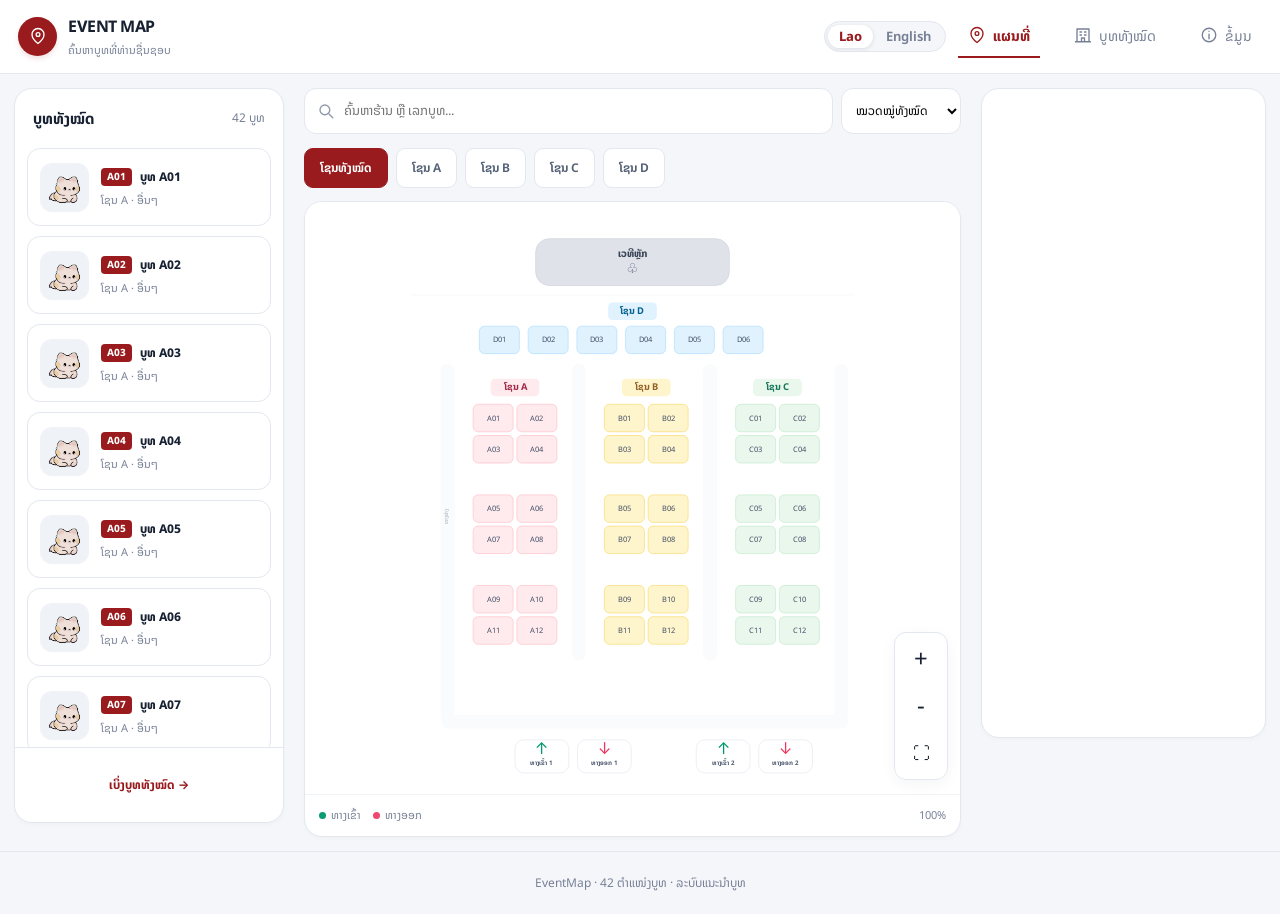
==== commit 6cbaee81: "fix: api logo  floder javascript" ====
--- a/index.html
+++ b/index.html
@@ -1,322 +1,29 @@
-<!doctype html>
-<html lang="en">
-  <head>
-    <meta charset="UTF-8" />
-    <meta name="viewport" content="width=device-width, initial-scale=1" />
-    <meta name="theme-color" content="#991b1e" />
-    <title>Event Map — Find Your Favorite Booth</title>
-    <link rel="stylesheet" href="style.css" />
-  </head>
-
-  <body>
-    <!-- Reusable icons -->
-    <svg width="0" height="0" aria-hidden="true" style="position: absolute">
-      <symbol id="i-pin" viewBox="0 0 24 24">
-        <path d="M20 10c0 6-8 12-8 12S4 16 4 10a8 8 0 1 1 16 0Z" />
-        <circle cx="12" cy="10" r="2.5" />
-      </symbol>
-      <symbol id="i-search" viewBox="0 0 24 24">
-        <circle cx="10.5" cy="10.5" r="6.5" />
-        <path d="m16 16 5 5" />
-      </symbol>
-      <symbol id="i-shop" viewBox="0 0 24 24">
-        <path d="M4 21V4h16v17M2 21h20M8 8h2m4 0h2M8 12h2m4 0h2M10 21v-5h4v5" />
-      </symbol>
-      <symbol id="i-info" viewBox="0 0 24 24">
-        <circle cx="12" cy="12" r="9" />
-        <path d="M12 11v6m0-10h.01" />
-      </symbol>
-      <symbol id="i-clock" viewBox="0 0 24 24">
-        <circle cx="12" cy="12" r="9" />
-        <path d="M12 7v5l3 2" />
-      </symbol>
-      <symbol id="i-route" viewBox="0 0 24 24">
-        <path d="m12 3 9 18-9-3-9 3 9-18Zm0 15v-7" />
-      </symbol>
-      <symbol id="i-share" viewBox="0 0 24 24">
-        <circle cx="18" cy="5" r="3" />
-        <circle cx="6" cy="12" r="3" />
-        <circle cx="18" cy="19" r="3" />
-        <path d="m9 10 6-3m-6 7 6 3" />
-      </symbol>
-    </svg>
-
-    <header class="header">
-      <div class="header-inner">
-        <a class="brand" href="./index.html">
-          <span class="brand-mark">
-            <svg class="icon" aria-hidden="true"><use href="#i-pin" /></svg>
-          </span>
-          <div>
-            <h1>EVENT MAP</h1>
-            <p>Find Your Favorite Booth</p>
-          </div>
-        </a>
-
-        <nav class="navigation" aria-label="Main navigation">
-          <a class="nav-button" id="nav-map" href="./index.html">
-            <svg class="icon" aria-hidden="true">
-              <use href="#i-pin"></use>
-            </svg>
-            <span class="nav-label">Map</span>
-          </a>
-
-          <a class="nav-button" id="nav-booths" href="./booths.html">
-            <svg class="icon" aria-hidden="true">
-              <use href="#i-shop"></use>
-            </svg>
-            <span class="nav-label">All Booths</span>
-          </a>
-
-          <button class="nav-button" id="nav-info" type="button">
-            <svg class="icon" aria-hidden="true">
-              <use href="#i-info"></use>
-            </svg>
-            <span class="nav-label">Information</span>
-          </button>
-        </nav>
-      </div>
-    </header>
-
-    <main class="layout">
-      <section
-        class="panel directory"
-        id="directory"
-        aria-labelledby="directory-title"
-      >
-        <div class="directory-heading">
-          <h2 id="directory-title">All Booths</h2>
-          <span class="count" id="result-count" aria-live="polite"></span>
-        </div>
-
-        <div class="directory-list" id="booth-list"></div>
-
-        <div class="directory-footer">
-          <button class="link-button" id="view-all">View All Booths →</button>
-        </div>
-      </section>
-
-      <section
-        class="map-column"
-        id="map-section"
-        aria-label="Interactive event map"
-      >
-        <div class="search-toolbar">
-          <div class="search-wrap">
-            <label class="sr-only" for="search"
-              >Search shops or booth numbers</label
-            >
-            <svg class="icon" aria-hidden="true"><use href="#i-search" /></svg>
-            <input
-              type="search"
-              id="search"
-              placeholder="Search shops or booth numbers..."
-              autocomplete="off"
-            />
-          </div>
-
-          <label class="sr-only" for="category">Category</label>
-          <select id="category" class="category-select">
-            <option value="all">All categories</option>
-            <option value="Food & Drink">Food & Drink</option>
-            <option value="Crafts">Crafts</option>
-            <option value="Fashion">Fashion</option>
-            <option value="Plants">Plants</option>
-            <option value="Other">Other</option>
-          </select>
-        </div>
-
-        <div
-          class="zone-filters"
-          id="zone-filters"
-          aria-label="Filter by zone"
-        ></div>
-
-        <div class="panel map-shell">
-          <div
-            class="map-viewport"
-            id="viewport"
-            tabindex="0"
-            aria-label="Floor plan. Drag to pan, pinch or use controls to zoom. Arrow keys pan; plus and minus zoom."
-          >
-            <svg
-              class="floor-svg"
-              id="floor-svg"
-              xmlns="http://www.w3.org/2000/svg"
-              aria-label="Event floor plan"
-            >
-              <defs>
-                <marker
-                  id="route-arrow"
-                  viewBox="0 0 10 10"
-                  refX="8"
-                  refY="5"
-                  markerWidth="5"
-                  markerHeight="5"
-                  orient="auto-start-reverse"
-                >
-                  <path d="M0 0 10 5 0 10Z" fill="#991b1e" />
-                </marker>
-              </defs>
-
-              <g id="world">
-                <rect width="800" height="900" fill="#fff" />
-
-                <rect
-                  x="245"
-                  y="35"
-                  width="310"
-                  height="75"
-                  rx="22"
-                  fill="#dfe3e9"
-                  stroke="#cbd1da"
-                />
-                <text
-                  x="400"
-                  y="65"
-                  text-anchor="middle"
-                  font-size="16"
-                  font-weight="750"
-                  fill="#394457"
-                >
-                  MAIN STAGE
-                </text>
-                <text
-                  x="400"
-                  y="90"
-                  text-anchor="middle"
-                  font-size="22"
-                  fill="#59657a"
-                >
-                  ♧
-                </text>
-
-                <path d="M45 125H755" stroke="#f0f2f6" />
-
-                <!-- Aisles -->
-
-                <g fill="#fafbfc">
-                  <rect x="93" y="235" width="22" height="573" rx="11" />
-                  <rect x="303" y="235" width="22" height="475" rx="11" />
-                  <rect x="513" y="235" width="22" height="475" rx="11" />
-                  <rect x="723" y="235" width="22" height="573" rx="11" />
-                  <rect x="94" y="797" width="651" height="22" rx="11" />
-                </g>
-
-                <text
-                  x="104"
-                  y="480"
-                  text-anchor="middle"
-                  font-size="9"
-                  fill="#a4acb9"
-                  transform="rotate(-90 104 480)"
-                >
-                  WALKWAY
-                </text>
-
-                <g id="zone-labels"></g>
-                <g id="booth-layer"></g>
-
-                <path
-                  id="route-path"
-                  d=""
-                  fill="none"
-                  stroke="#991b1e"
-                  stroke-width="4"
-                  stroke-dasharray="7 7"
-                  stroke-linecap="round"
-                  stroke-linejoin="round"
-                  marker-end="url(#route-arrow)"
-                  pointer-events="none"
-                />
-
-                <g id="selection-pin" pointer-events="none" hidden>
-                  <path
-                    d="M0 0C-4-6-9-11-9-17a9 9 0 1 1 18 0C9-11 4-6 0 0Z"
-                    fill="#df3159"
-                    stroke="white"
-                    stroke-width="2"
-                  />
-                  <circle cx="0" cy="-17" r="3" fill="white" />
-                </g>
-
-                <g id="gates"></g>
-              </g>
-            </svg>
-          </div>
-
-          <div class="map-controls" aria-label="Map zoom controls">
-            <button class="control-button" id="zoom-in" aria-label="Zoom in">
-              +
-            </button>
-            <button class="control-button" id="zoom-out" aria-label="Zoom out">
-              −
-            </button>
-            <button
-              class="control-button fit"
-              id="fit-map"
-              aria-label="Fit entire map"
-            >
-              ⛶
-            </button>
-          </div>
-
-          <div class="map-bottom">
-            <div class="legend">
-              <span><i class="legend-dot"></i>Entrance</span>
-              <span><i class="legend-dot exit"></i>Exit</span>
-            </div>
-            <span id="zoom-label">100%</span>
-          </div>
-        </div>
-
-        <p class="route-notice" id="route-notice" hidden></p>
-      </section>
-
-      <aside
-        class="panel desktop-detail"
-        id="desktop-detail"
-        aria-label="Selected booth details"
-      ></aside>
-    </main>
-
-    <footer id="footer"></footer>
-
-    <dialog class="detail-dialog" id="detail-dialog" aria-label="Booth details">
-      <div class="dialog-heading">
-        <span>Booth details</span>
-        <button
-          class="close-button"
-          id="close-detail"
-          aria-label="Close booth details"
-        >
-          ×
-        </button>
-      </div>
-      <div id="mobile-detail"></div>
-    </dialog>
-
-    <dialog class="info-dialog" id="info-dialog" aria-labelledby="info-title">
-      <h2 id="info-title">Welcome to Event Map</h2>
-      <p>
-        Search for a shop or booth number, tap a booth to see its details, and
-        use the zone and category filters to explore.
-      </p>
-      <p>
-        Drag to move the map. Pinch, scroll, or use the + and − buttons to zoom.
-        Keyboard users can focus booths with Tab and open them with Enter.
-      </p>
-      <p>
-        This is a demonstration venue. Store information, promotions, and
-        walking routes are illustrative, not live event or emergency guidance.
-      </p>
-      <form method="dialog">
-        <button class="button primary">Got it</button>
-      </form>
-    </dialog>
-
-    <div class="toast" id="toast" role="status" hidden></div>
-    <div class="sr-only" id="announcement" aria-live="polite"></div>
-    <script src="script.js"></script>
-  </body>
-</html>
+<!doctype html>
+<html lang="en">
+  <head>
+    <meta charset="UTF-8" />
+    <meta name="viewport" content="width=device-width, initial-scale=1" />
+    <meta name="theme-color" content="#991b1e" />
+    <title data-i18n="docTitleHome">Event Map — Find Your Favorite Booth</title>
+    <link rel="preconnect" href="https://fonts.googleapis.com" />
+    <link rel="preconnect" href="https://fonts.gstatic.com" crossorigin />
+    <link
+      href="https://fonts.googleapis.com/css2?family=Inter:wght@400;500;600;700;800&family=Noto+Sans+Lao:wght@400;500;600;700;800&display=swap"
+      rel="stylesheet"
+    />
+    <link rel="stylesheet" href="style.css" />
+  </head>
+
+  <body>
+    <!-- Header populated by js/components.js → renderHeader() -->
+    <header class="header"></header>
+
+    <!-- Main layout populated by js/components.js → injectMainContent() -->
+    <main class="layout"></main>
+
+    <footer id="footer"></footer>
+
+    <!-- Entry Point JavaScript Module -->
+    <script type="module" src="js/app.js"></script>
+  </body>
+</html>
--- a/style.css
+++ b/style.css
@@ -18,12 +18,14 @@
   background: var(--bg);
   color: var(--text);
   font-family:
-  Inter,
-  ui-sans-serif,
-  system-ui,
-  -apple-system,
-  sans-serif;
+    "Noto Sans Lao",
+    Inter,
+    ui-sans-serif,
+    system-ui,
+    -apple-system,
+    sans-serif;
   font-size: 14px;
+  line-height: 1.55;
 }
 
 button,
@@ -31,27 +33,33 @@
 select {
   font: inherit;
 }
+
 button {
   cursor: pointer;
 }
+
 button,
 a,
 input,
 select {
   -webkit-tap-highlight-color: transparent;
 }
+
 button {
   color: inherit;
 }
+
 a {
   color: inherit;
 }
+
 h1,
 h2,
 h3,
 p {
   margin: 0;
 }
+
 [hidden] {
   display: none !important;
 }
@@ -130,6 +138,55 @@
   color: var(--muted);
 }
 
+.header-actions {
+  display: flex;
+  align-items: center;
+  gap: 12px;
+}
+
+.lang-switcher {
+  display: inline-flex;
+  align-items: center;
+  background: var(--bg);
+  padding: 3px;
+  border-radius: 20px;
+  border: 1px solid var(--border);
+  gap: 2px;
+  flex-shrink: 0;
+}
+
+.lang-btn {
+  border: 0;
+  background: transparent;
+  padding: 5px 11px;
+  border-radius: 16px;
+  font-size: 12px;
+  font-weight: 650;
+  color: var(--muted);
+  cursor: pointer;
+  display: flex;
+  align-items: center;
+  gap: 5px;
+  transition: all 0.2s ease;
+  line-height: 1;
+}
+
+.lang-btn:hover {
+  color: var(--text);
+}
+
+.lang-btn.active {
+  background: var(--surface);
+  color: var(--brand);
+  box-shadow: 0 1px 4px rgba(24, 33, 50, 0.12);
+  font-weight: 750;
+}
+
+.flag-icon {
+  font-size: 13px;
+  line-height: 1;
+}
+
 .navigation {
   display: flex;
   gap: 8px;
@@ -187,6 +244,7 @@
 .directory-heading h2 {
   font-size: 15px;
 }
+
 .count {
   font-size: 12px;
   color: var(--muted);
@@ -213,8 +271,8 @@
   border: 1px solid var(--border);
   border-radius: 13px;
   transition:
-  border-color 0.15s,
-  background 0.15s;
+    border-color 0.15s,
+    background 0.15s;
 }
 
 .shop-card:hover {
@@ -237,10 +295,23 @@
   font-size: 27px;
   background: var(--logo-bg, #f6eee8);
 }
-
+.shop-logo {
+  display: flex;
+  align-items: center;
+  justify-content: center;
+  overflow: hidden;
+}
+
+.shop-logo img {
+  width: 100%;
+  height: 100%;
+  object-fit: contain;
+  display: block;
+}
 .shop-text {
   min-width: 0;
 }
+
 .shop-title {
   font-size: 12px;
   font-weight: 750;
@@ -331,12 +402,15 @@
 }
 
 .category-select {
-  width: 108px;
-  padding: 0 9px;
+  width: auto;
+  min-width: 120px;
+  max-width: 220px;
+  padding: 0 10px;
   border: 1px solid var(--border);
   border-radius: 12px;
   background: white;
   font-size: 12px;
+  cursor: pointer;
 }
 
 .zone-filters {
@@ -400,12 +474,14 @@
 .booth {
   cursor: pointer;
 }
+
 .booth rect {
   transition:
-  fill 0.15s,
-  stroke 0.15s,
-  opacity 0.15s;
-}
+    fill 0.15s,
+    stroke 0.15s,
+    opacity 0.15s;
+}
+
 .booth:hover rect {
   stroke: var(--brand);
   stroke-width: 2;
@@ -421,10 +497,12 @@
   fill: white;
   font-weight: 750;
 }
+
 .booth.match:not(.selected) rect {
   stroke: var(--brand);
   stroke-width: 2.5;
 }
+
 .booth.muted-booth {
   opacity: 0.2;
 }
@@ -432,6 +510,7 @@
 .booth:focus {
   outline: none;
 }
+
 .booth:focus-visible rect {
   stroke: #182132;
   stroke-width: 3;
@@ -464,6 +543,7 @@
 .control-button:hover {
   background: #f1f3f7;
 }
+
 .control-button.fit {
   font-size: 17px;
 }
@@ -483,6 +563,7 @@
   gap: 12px;
   align-items: center;
 }
+
 .legend span {
   display: flex;
   gap: 5px;
@@ -537,9 +618,11 @@
   color: var(--muted);
   font-size: 11px;
 }
+
 .detail-body {
   padding: 18px;
 }
+
 .detail-body h2 {
   font-size: 22px;
   letter-spacing: -0.6px;
@@ -569,6 +652,20 @@
   box-shadow: 0 5px 20px #00000006;
 }
 
+.hero-logo {
+  display: flex;
+  align-items: center;
+  justify-content: center;
+  overflow: hidden;
+}
+
+.hero-logo img {
+  width: 100%;
+  height: 100%;
+  object-fit: contain;
+  display: block;
+}
+
 .hero-caption {
   color: #595451;
   font-size: 11px;
@@ -625,6 +722,7 @@
   align-items: center;
   gap: 10px;
 }
+
 .fact .icon {
   color: #98a2b4;
   width: 16px;
@@ -750,82 +848,85 @@
 
 /* Mobile bottom navigation */
 @media (max-width: 639px) {
+
   /* เว้นพื้นที่ไม่ให้ navigation บังเนื้อหาท้ายหน้า */
   body {
     padding-bottom: calc(88px + env(safe-area-inset-bottom, 0px));
   }
+
   body:not(.booths-page) #directory {
     display: none;
   }
-/* ย้ายเมนูเดิมจาก Header มาไว้ด้านล่างจอ */
-.navigation {
-  position: fixed;
-  inset: auto 0 0;
-  z-index: 40;
-  
-  display: flex;
-  align-items: stretch;
-  justify-content: space-around;
-  gap: 4px;
-  
-  width: 100%;
-  padding: 8px 12px;
-  padding-bottom: calc(8px + env(safe-area-inset-bottom, 0px));
-  
-  background: var(--surface);
-  border-top: 1px solid var(--border);
-  box-shadow: 0 -4px 20px rgb(24 33 50 / 8%);
-}
-
-/* แต่ละปุ่มกว้างเท่ากัน และวางไอคอนเหนือข้อความ */
-.navigation .nav-button {
-  flex: 1;
-  min-width: 0;
-  min-height: 56px;
-  
-  display: flex;
-  flex-direction: column;
-  align-items: center;
-  justify-content: center;
-  gap: 5px;
-  
-  padding: 8px 4px;
-  border: 0;
-  border-radius: 10px;
-  
-  background: transparent;
-  color: var(--muted);
-  text-align: center;
-}
-
-.navigation .nav-button .icon {
-  width: 22px;
-  height: 22px;
-}
-
-/* CSS เดิมซ่อนข้อความบนมือถือ จึงเปิดให้แสดงที่แถบล่าง */
-.navigation .nav-label {
-  display: block;
-  font-size: 11px;
-  line-height: 1.3;
-  white-space: nowrap;
-}
-
-.navigation .nav-button.current {
-  background: #fff1f2;
-  color: var(--brand);
-  font-weight: 700;
-}
-
-.navigation .nav-button:active {
-  background: #fff1f2;
-  color: var(--brand);
-}
-
-/* ยกข้อความแจ้งเตือนขึ้น ไม่ให้ทับ navigation */
-.toast {
-  bottom: calc(90px + env(safe-area-inset-bottom, 0px));
-}
+
+  /* ย้ายเมนูเดิมจาก Header มาไว้ด้านล่างจอ */
+  .navigation {
+    position: fixed;
+    inset: auto 0 0;
+    z-index: 40;
+
+    display: flex;
+    align-items: stretch;
+    justify-content: space-around;
+    gap: 4px;
+
+    width: 100%;
+    padding: 8px 12px;
+    padding-bottom: calc(8px + env(safe-area-inset-bottom, 0px));
+
+    background: var(--surface);
+    border-top: 1px solid var(--border);
+    box-shadow: 0 -4px 20px rgb(24 33 50 / 8%);
+  }
+
+  /* แต่ละปุ่มกว้างเท่ากัน และวางไอคอนเหนือข้อความ */
+  .navigation .nav-button {
+    flex: 1;
+    min-width: 0;
+    min-height: 56px;
+
+    display: flex;
+    flex-direction: column;
+    align-items: center;
+    justify-content: center;
+    gap: 5px;
+
+    padding: 8px 4px;
+    border: 0;
+    border-radius: 10px;
+
+    background: transparent;
+    color: var(--muted);
+    text-align: center;
+  }
+
+  .navigation .nav-button .icon {
+    width: 22px;
+    height: 22px;
+  }
+
+  /* CSS เดิมซ่อนข้อความบนมือถือ จึงเปิดให้แสดงที่แถบล่าง */
+  .navigation .nav-label {
+    display: block;
+    font-size: 11px;
+    line-height: 1.3;
+    white-space: nowrap;
+  }
+
+  .navigation .nav-button.current {
+    background: #fff1f2;
+    color: var(--brand);
+    font-weight: 700;
+  }
+
+  .navigation .nav-button:active {
+    background: #fff1f2;
+    color: var(--brand);
+  }
+
+  /* ยกข้อความแจ้งเตือนขึ้น ไม่ให้ทับ navigation */
+  .toast {
+    bottom: calc(90px + env(safe-area-inset-bottom, 0px));
+  }
 }
 
 @media (min-width: 1100px) {
@@ -835,38 +936,42 @@
     gap: 20px;
   }
 
-.directory {
-  order: 0;
-  display: flex;
-  flex-direction: column;
-  height: calc(100vh - 165px);
-  min-height: 650px;
-}
-
-.directory-list {
-  flex: 1;
-  max-height: none;
-}
-
-.map-column {
-  order: 0;
-}
-
-.map-viewport {
-  height: calc(100vh - 308px);
-  min-height: 530px;
-}
-
-.desktop-detail {
-  display: block;
-  max-height: calc(100vh - 165px);
-  min-height: 650px;
-  overflow-y: auto;
-}
-
-.navigation {
-  gap: 24px;
-}
+  .directory {
+    order: 0;
+    display: flex;
+    flex-direction: column;
+    height: calc(100vh - 165px);
+    min-height: 650px;
+  }
+
+  .directory-list {
+    flex: 1;
+    max-height: none;
+  }
+
+  .map-column {
+    order: 0;
+  }
+
+  .map-viewport {
+    height: calc(100vh - 308px);
+    min-height: 530px;
+    touch-action: none;
+    user-select: none;
+    -webkit-user-select: none;
+    -webkit-touch-callout: none;
+  }
+
+  .desktop-detail {
+    display: block;
+    max-height: calc(100vh - 165px);
+    min-height: 650px;
+    overflow-y: auto;
+  }
+
+  .navigation {
+    gap: 24px;
+  }
 }
 
 @media (min-width: 1400px) {
@@ -876,6 +981,7 @@
 }
 
 @media (prefers-reduced-motion: reduce) {
+
   *,
   *::before,
   *::after {
@@ -936,93 +1042,19 @@
 /* จอใหญ่ของหน้า All Booths:
 รายการด้านซ้าย รายละเอียดด้านขวา */
 @media (min-width: 1100px) {
+
   .booths-page .layout {
     grid-template-columns: minmax(0, 1fr) 310px;
   }
 
-.booths-page .directory-list {
-  grid-template-columns: repeat(2, minmax(0, 1fr));
-}
-}
-
-/* ========================================
-Mobile bottom navigation
-======================================== */
-
-@media (max-width: 639px) {
-  body {
-    padding-bottom: calc(
-    88px + env(safe-area-inset-bottom, 0px)
-    );
-  }
-
-.navigation {
-  position: fixed;
-  inset: auto 0 0;
-  z-index: 40;
-  
-  display: flex;
-  align-items: stretch;
-  gap: 4px;
-  
-  width: 100%;
-  padding: 8px 12px;
-  padding-bottom: calc(
-  8px + env(safe-area-inset-bottom, 0px)
-  );
-  
-  background: var(--surface);
-  border-top: 1px solid var(--border);
-  box-shadow: 0 -4px 20px rgb(24 33 50 / 8%);
-}
-
-.navigation .nav-button {
-  flex: 1;
-  min-width: 0;
-  min-height: 56px;
-  
-  display: flex;
-  flex-direction: column;
-  align-items: center;
-  justify-content: center;
-  gap: 5px;
-  
-  margin: 0;
-  padding: 8px 4px;
-  border: 0;
-  border-radius: 10px;
-  
-  background: transparent;
-  color: var(--muted);
-  text-align: center;
-}
-
-.navigation .nav-button .icon {
-  width: 22px;
-  height: 22px;
-}
-
-.navigation .nav-label {
-  display: block;
-  font-size: 11px;
-  line-height: 1.3;
-  white-space: nowrap;
-}
-
-.navigation .nav-button.current {
-  background: #fff1f2;
-  color: var(--brand);
-  font-weight: 700;
-}
-
-.navigation .nav-button:active {
-  background: #fff1f2;
-  color: var(--brand);
-}
-
-.toast {
-  bottom: calc(
-  90px + env(safe-area-inset-bottom, 0px)
-  );
-}
-}
+  .booths-page .directory-list {
+    grid-template-columns: repeat(2, minmax(0, 1fr));
+  }
+}
+
+@media (max-width: 1099px) {
+  body:not(.booths-page) #directory {
+    display: none;
+  }
+}
+
